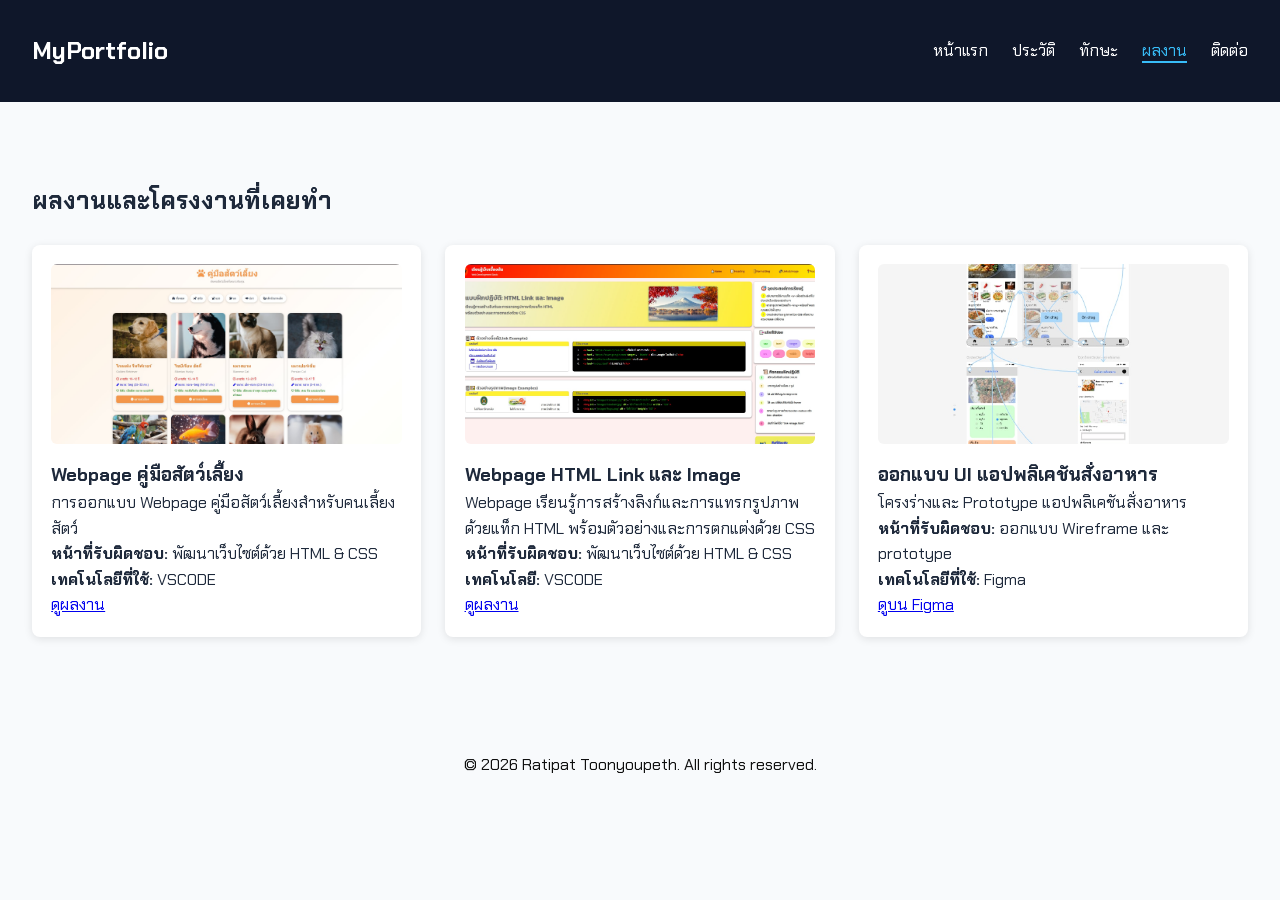
==== projects.html @ 8d8bbfc5 "first commit" ====
<!DOCTYPE html>
<html lang="th">
<head>
  <meta charset="UTF-8">
  <meta name="viewport" content="width=device-width, initial-scale=1.0">
  <title>ผลงาน - Portfolio</title> 
<link rel="preconnect" href="https://fonts.googleapis.com">
<link rel="preconnect" href="https://fonts.gstatic.com" crossorigin>
<link href="https://fonts.googleapis.com/css2?family=Chakra+Petch:ital,wght@0,300;0,400;0,500;0,600;0,700;1,300;1,400;1,500;1,600;1,700&display=swap" rel="stylesheet">

 <!-- Font Awesome Icons -->

    <link rel="stylesheet" href="https://cdnjs.cloudflare.com/ajax/libs/font-awesome/6.7.2/css/all.min.css">
  
<link rel="stylesheet" href="css/style.css">

</head>
<body>

  <header>
    <div class="logo">MyPortfolio</div>
    <nav>
      <ul>
        <li><a href="index.html">หน้าแรก</a></li>
        <li><a href="about.html">ประวัติ</a></li>
        <li><a href="skill.html">ทักษะ</a></li>
        <li><a href="projects.html" class="active">ผลงาน</a></li> 
        <li><a href="contact.html">ติดต่อ</a></li>
      </ul>
    </nav>
  </header>

  <main class="container">
    <h2>ผลงานและโครงงานที่เคยทำ</h2>

    <div class="projects-grid"> 
      
      <!-- ผลงานที่ 1 -->
      <article class="card">
        <img src="images/project.jpg" alt="ระบบจองเรือตกหมึก">
        <h3>Webpage คู่มือสัตว์เลี้ยง</h3>
        <p>การออกแบบ Webpage คู่มือสัตว์เลี้ยงสำหรับคนเลี้ยงสัตว์</p>
        <p><strong>หน้าที่รับผิดชอบ:</strong> พัฒนาเว็บไซต์ด้วย HTML & CSS</p>
        <p><strong>เทคโนโลยีที่ใช้:</strong> VSCODE</p>
        <a href="https://ratipatkub.github.io/Web1_684259029-/pets02/index.html" target="_blank" class="btn-link">ดูผลงาน</a>
      </article>

      <!-- ผลงานที่ 2 -->
      <article class="card">
        <img src="images/project2.jpg" alt="HTML LINK And Image">
        <h3>Webpage HTML Link และ Image</h3>
        <p>Webpage เรียนรู้การสร้างลิงก์และการแทรกรูปภาพด้วยแท็ก HTML พร้อมตัวอย่างและการตกแต่งด้วย CSS</p>
        <p><strong>หน้าที่รับผิดชอบ:</strong> พัฒนาเว็บไซต์ด้วย HTML & CSS</p>
        <p><strong>เทคโนโลยี:</strong> VSCODE</p>
        <a href="https://ratipatkub.github.io/Web1_684259029-/W06_01_link-image.html" target="_blank" class="btn-link">ดูผลงาน</a>
      </article>

      <!-- ผลงานที่ 3 -->
      <article class="card">
        <img src="images/project3.jpg" alt="UI Design Mobile App">
        <h3>ออกแบบ UI แอปพลิเคชันสั่งอาหาร</h3>
        <p>โครงร่างและ Prototype แอปพลิเคชันสั่งอาหาร</p>
        <p><strong>หน้าที่รับผิดชอบ:</strong> ออกแบบ Wireframe และ prototype</p>
        <p><strong>เทคโนโลยีที่ใช้:</strong> Figma</p>
        <a href="https://www.figma.com/design/uxy5E88baZP1sa6GAVKVnh/%E0%B8%9B%E0%B9%89%E0%B8%B2%E0%B8%AD%E0%B9%89%E0%B8%AD%E0%B8%A1-%E0%B8%AD%E0%B8%B2%E0%B8%AB%E0%B8%B2%E0%B8%A3%E0%B8%95%E0%B8%B2%E0%B8%A1%E0%B8%AA%E0%B8%B1%E0%B9%88%E0%B8%87?t=SgqN4kdBZhfSpeeE-1" target="_blank" class="btn-link">ดูบน Figma</a>
      </article>

    </div>
  </main>

  <footer>
    <p>&copy; 2026 Ratipat Toonyoupeth. All rights reserved.</p>
  </footer>

</body>
</html>
---- css/style.css ----
* {
  box-sizing: border-box;
  margin: 0;
  padding: 0;
}


body {
  background-color: #f8fafc;
  color: #1e293b;
  line-height: 1.6;
  font-family: "Chakra Petch" , cursive;
}

/* Header & Navbar */
header {
  display: flex;
  justify-content: space-between;
  align-items: center;
  background-color: #0f172a;
  padding: 2rem 2rem;
  color: white;
}

.logo {
  font-size: 1.5rem;
  font-weight: bold;
}

nav ul {
  display: flex;
  list-style: none;
  gap: 1.5rem;
}

nav a {
  color: white;
  text-decoration: none;
  transition: color 0.3s;
}

/* :hover และ Active Menu[cite: 2, 4] */
nav a:hover,
nav a.active {
  color: #38bdf8;
  border-bottom: 2px solid #38bdf8;
}

/* Main Container */
.container {
  max-height: 1200px;
  width: 100%;
  margin: 2rem auto;
  padding: 3rem 2rem;
}


/* ///////////////
     Hero-Section 
//////////////// */
.hero-section {
  display: flex;
  align-items: center;
  justify-content: center;
  gap: 2rem;
  padding: 4rem 2rem;
  max-width: 1100px;
  margin: 0 auto;
}

.hero-text {
  border: 1px solid white;
  border-radius: 1.6rem;
  box-shadow: 2px 2px 5px black;
  
  padding: 2rem;
}

.hero-text p {
  font-size: 15px;
}

.sub-hero h1{
  text-align: center;
  margin-bottom: 3rem;
}

.profile-img {
  width: 300px;
  height: 300px;
  border-radius: 50%;
  object-fit: cover;
  border: 2px solid black;

  object-position: 1px;
}

.btn {
  display: inline-block;
  padding: 0.6rem 1.2rem;
  background-color: #0284c7;
  color: white;
  text-decoration: none;
  border-radius: 6px;
  border: none;
  margin-top: 1rem;
  cursor: pointer;
}

.btn:hover {
  background-color: #0369a1; /* :hover[cite: 4] */
}

/* Hero-section(Card-grid) */
.card-grid {
  display: grid;
  grid-template-columns: repeat(3, 1fr);
  margin: 1.5rem;
}

.highlight-card {
  border: 1px solid white;
  border-radius: 1.2rem;
  box-shadow: 1px 2px 5px black;

  padding: 2rem 2rem;
  margin-inline: 2rem;

  text-align: center;
  margin-bottom: 2rem;
}

.highlight-card p{
 font-size: 15px;
}

 
/*////////////////
    About Zone 
////////////////*/

.about-section {
  display: flex;
  align-items: center;
  justify-content: center;
  margin: 1.5rem;
}


.about-info {
  border: 2px solid black;
  border-radius: 40px;
  margin: 2rem 2rem;
  padding: 1.6rem;
  
  box-shadow: 1px 2px 3px black;
}

.about-img {
  width: 380px;
  height: 460px;
  object-fit: cover;
  border-radius: 20px;
  border: 2px solid black;
}

.about-info h1 {
  padding-bottom: 0.5rem;
}

.about-info p {
 padding-bottom: 0.5rem;
}

.about-info h2 {
  padding-bottom: 0.5rem;
}

/* ///////////////////////
//////////SKILL/////////////
////////////////////////// */

.skill-grid {
  display: grid;
  grid-template-columns: repeat(2, 1fr);

}

.skill-info ul {

  list-style-type: none;
  font-size: 20px;
  padding: 2rem 2rem;
}

.skill-info {
    border: 2px solid black;
  border-radius: 40px;
  margin: 2rem 2rem;
  padding: 1.6rem;
  text-align: center;

}



/* ///////////////////////
Project Card-Section 
/////////////////////////////*/
.projects-grid {
  display: grid;
  grid-template-columns: repeat(3, 1fr);
  gap: 1.5rem;
  margin-top: 1.5rem;
}

.card {
  background: white;
  border-radius: 8px;
  padding: 1.2rem;
  box-shadow: 0 2px 8px rgba(0,0,0,0.1);
  display: flex;
  flex-direction: column;
}

.card img {
  width: 100%; 
  height: 180px;
  object-fit: cover;
  border-radius: 6px;
  margin-bottom: 1rem;
}

/* Contact Form */
.contact-wrapper {
  display: flex;
  align-items: center;
  justify-content: center;
  margin-top: 1.5rem;
}

.contact-info {
  border: 2px solid black;
  border-radius: 40px;
  margin: 2rem 2rem;
  padding: 1rem 5rem;
  text-align: center;
}

.contact-info h2{
  margin-bottom: 1rem;
}

.contact-info p {
  margin-bottom: 1rem;
}

.contact-img {
  width: 500px;
  height: 190px;
  object-fit: cover;
  border-radius: 20px;
  border: 2px solid black;
}

.contact-info p{
  font-size: 18px;
}



/* Footer */
footer {
  text-align: center;
  padding: 1.2rem;

  color: rgb(14, 14, 14);
  margin-top: 3rem;
}

/* Media Queries (Responsive)[cite: 4, 5, 6] */
@media (max-width: 768px) {
  header {
    flex-direction: column; /* เมนูแนวตั้งบนมือถือ */
    gap: 1rem;
  }

  .hero-section {
    flex-direction: column;
    text-align: center;
  }

  .projects-grid,
  .contact-wrapper,
  .card-grid,
  .skill-grid {
    grid-template-columns: 1fr; /* ปรับจาก 3 คอลัมน์เป็น 1 คอลัมน์[cite: 5, 6] */
  }
}
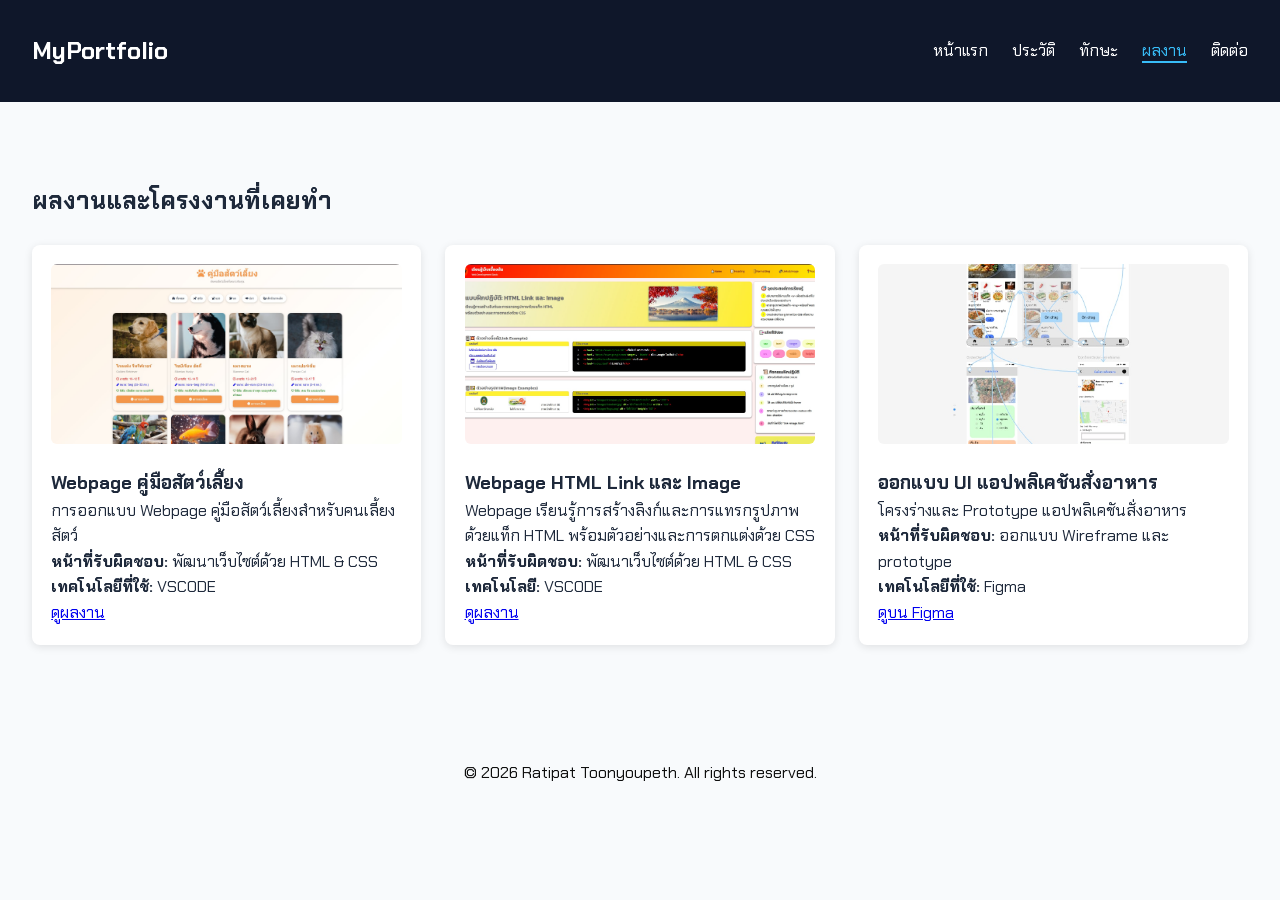
==== commit 0fa8d38a: "fix" ====
--- a/projects.html
+++ b/projects.html
@@ -9,7 +9,6 @@
 <link href="https://fonts.googleapis.com/css2?family=Chakra+Petch:ital,wght@0,300;0,400;0,500;0,600;0,700;1,300;1,400;1,500;1,600;1,700&display=swap" rel="stylesheet">
 
  <!-- Font Awesome Icons -->
-
     <link rel="stylesheet" href="https://cdnjs.cloudflare.com/ajax/libs/font-awesome/6.7.2/css/all.min.css">
   
 <link rel="stylesheet" href="css/style.css">
--- a/css/style.css
+++ b/css/style.css
@@ -4,12 +4,11 @@
   padding: 0;
 }
 
-
 body {
   background-color: #f8fafc;
   color: #1e293b;
   line-height: 1.6;
-  font-family: "Chakra Petch" , cursive;
+  font-family: "Chakra Petch", cursive;
 }
 
 /* Header & Navbar */
@@ -39,7 +38,7 @@
   transition: color 0.3s;
 }
 
-/* :hover และ Active Menu[cite: 2, 4] */
+/* :hover และ Active Menu */
 nav a:hover,
 nav a.active {
   color: #38bdf8;
@@ -48,12 +47,11 @@
 
 /* Main Container */
 .container {
-  max-height: 1200px;
+  max-height: 1100px;
   width: 100%;
   margin: 2rem auto;
   padding: 3rem 2rem;
 }
-
 
 /* ///////////////
      Hero-Section 
@@ -72,7 +70,7 @@
   border: 1px solid white;
   border-radius: 1.6rem;
   box-shadow: 2px 2px 5px black;
-  
+
   padding: 2rem;
 }
 
@@ -80,7 +78,7 @@
   font-size: 15px;
 }
 
-.sub-hero h1{
+.sub-hero h1 {
   text-align: center;
   margin-bottom: 3rem;
 }
@@ -92,7 +90,7 @@
   object-fit: cover;
   border: 2px solid black;
 
-  object-position: 1px;
+  object-position: 1px; /*ขยับรูปไปทางขวา 1 px */
 }
 
 .btn {
@@ -108,7 +106,7 @@
 }
 
 .btn:hover {
-  background-color: #0369a1; /* :hover[cite: 4] */
+  background-color: #0369a1; 
 }
 
 /* Hero-section(Card-grid) */
@@ -130,11 +128,10 @@
   margin-bottom: 2rem;
 }
 
-.highlight-card p{
- font-size: 15px;
-}
-
- 
+.highlight-card p {
+  font-size: 15px;
+}
+
 /*////////////////
     About Zone 
 ////////////////*/
@@ -146,13 +143,12 @@
   margin: 1.5rem;
 }
 
-
 .about-info {
   border: 2px solid black;
   border-radius: 40px;
   margin: 2rem 2rem;
   padding: 1.6rem;
-  
+
   box-shadow: 1px 2px 3px black;
 }
 
@@ -169,7 +165,7 @@
 }
 
 .about-info p {
- padding-bottom: 0.5rem;
+  padding-bottom: 0.5rem;
 }
 
 .about-info h2 {
@@ -183,26 +179,21 @@
 .skill-grid {
   display: grid;
   grid-template-columns: repeat(2, 1fr);
-
 }
 
 .skill-info ul {
-
   list-style-type: none;
   font-size: 20px;
   padding: 2rem 2rem;
 }
 
 .skill-info {
-    border: 2px solid black;
+  border: 2px solid black;
   border-radius: 40px;
   margin: 2rem 2rem;
   padding: 1.6rem;
   text-align: center;
-
-}
-
-
+}
 
 /* ///////////////////////
 Project Card-Section 
@@ -218,13 +209,11 @@
   background: white;
   border-radius: 8px;
   padding: 1.2rem;
-  box-shadow: 0 2px 8px rgba(0,0,0,0.1);
-  display: flex;
-  flex-direction: column;
+  box-shadow: 0 2px 8px rgba(0, 0, 0, 0.1);
 }
 
 .card img {
-  width: 100%; 
+  width: 100%;
   height: 180px;
   object-fit: cover;
   border-radius: 6px;
@@ -247,7 +236,7 @@
   text-align: center;
 }
 
-.contact-info h2{
+.contact-info h2 {
   margin-bottom: 1rem;
 }
 
@@ -263,11 +252,9 @@
   border: 2px solid black;
 }
 
-.contact-info p{
+.contact-info p {
   font-size: 18px;
 }
-
-
 
 /* Footer */
 footer {
@@ -278,10 +265,11 @@
   margin-top: 3rem;
 }
 
-/* Media Queries (Responsive)[cite: 4, 5, 6] */
+/* Media Queries (Responsive) */
 @media (max-width: 768px) {
   header {
-    flex-direction: column; /* เมนูแนวตั้งบนมือถือ */
+    flex-direction: column;
+    /*เมนูแนวตั้งบนมือถือ */
     gap: 1rem;
   }
 
@@ -294,6 +282,6 @@
   .contact-wrapper,
   .card-grid,
   .skill-grid {
-    grid-template-columns: 1fr; /* ปรับจาก 3 คอลัมน์เป็น 1 คอลัมน์[cite: 5, 6] */
+    grid-template-columns: 1fr; /* ปรับ selector คอลัมน์เป็น 1 คอลัมน์ */
   }
-}+}
